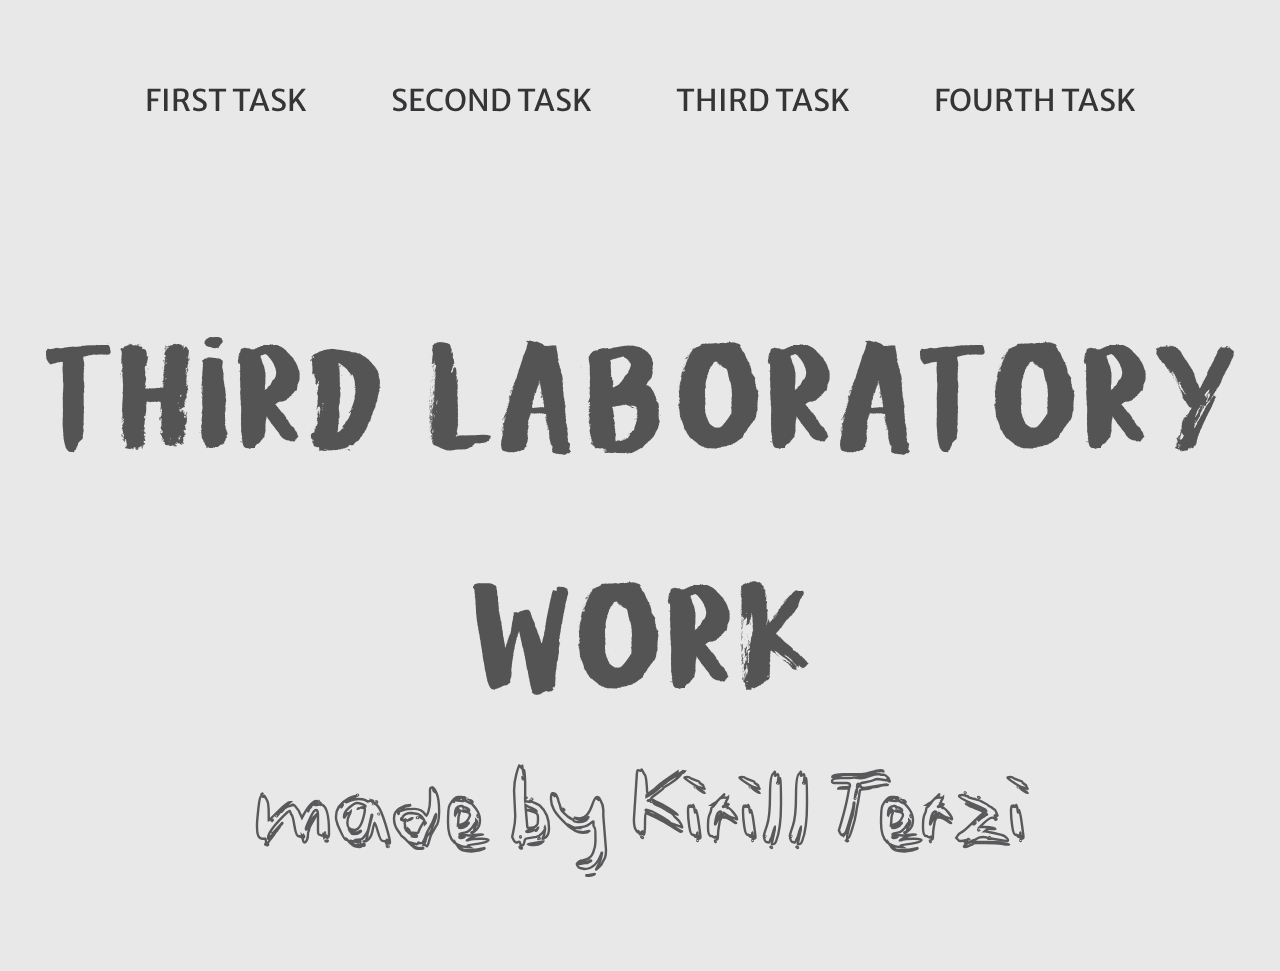
==== index.html @ a714e6f6 "Added website" ====
<!DOCTYPE html>
<html>
    <head>
        <meta charset="UTF-8">
        <link rel="stylesheet" href="style.css">
        <link rel="icon" href="images/home.png">
        <title>Home page</title>
    </head>

    <body>
        <main>
            <video src="video/haze_lowrez.mp4" autoplay loop muted id="myVideo"></video>
            <div class="nav-panel">
                <ul class="cl-effect-1">
                    <li><a href="pages/first_page.html">First task</a></li>
                    <li><a href="pages/second_page.html">Second task</a></li>
                    <li><a href="pages/third_page.html">Third task</a></li>
                    <li><a href="pages/fourth_page.html">Fourth task</a></li>
                </ul>
            </div>
            <div class="main-content">
                <div class="text">Third laboratory work</div>
                <div class="author">made by Kirill Terzi</div>
            </div>
        </main>
    </body>
</html>
---- style.css ----
@font-face { 
    font-family: 'Tropical Asian'; 
    src: url('fonts/TropicalAsian.woff') format('woff');
    font-weight: normal; 
    font-style: normal; 
}

@font-face { 
    font-family: 'Anak Cute'; 
    src: url('fonts/AnakCute.woff') format('woff');
    font-weight: normal; 
    font-style: normal; 
}

@font-face { 
    font-family: 'Merriweather'; 
    src: url('fonts/MerriweatherSans-Regular.woff') format('woff');
    font-weight: normal; 
    font-style: normal; 
}

html {
    animation: show 2s;
}

body {
    padding: 0;
    margin: 0;
    display: flex;
    justify-content: center;
    flex-direction: column;
    overflow: hidden;
    background: url("video/haze.mp4") center/cover no-repeat;
}

main {
    min-height: 100vh;
    background: rgba(26, 26, 29, 0.1);
}

.text {
    opacity: 0.8;
}

.main-content {
    padding: 80px 0;
    position: relative;
    display: flex;
    justify-content: center;
    flex-direction: column;
    align-items: center;
    text-align: center;
    font-size: 240px;
    opacity: 0.8;
    font-family: "Tropical Asian";
}

.author {
    font-size: 120px;
    font-family: "Anak Cute";
    cursor: default;
    -webkit-text-stroke-color: #353538;
    -webkit-text-fill-color: transparent;
    -webkit-text-stroke-width: 0.02em;
    background-clip: text;
    -webkit-background-clip: text;
    background-repeat: no-repeat;
    background-image: linear-gradient(
        135deg,
        #353538 0%,
        #353538 50%,
        transparent 50%);
    background-size: 0 100%;
    transition: background-size 0.5s cubic-bezier(0.785, 0.135, 0.15, 0.86);
    transition: 0.5s;
}


.text:hover, .author:hover {
    background-size: 230% 100%;
}

.nav-panel {
    display: flex;
    justify-content: center;
    align-content: center;
    height: 100px;
    padding: 50px 0;
}

#myVideo {
    position: fixed;
    right: 0;
    bottom: 0;
    min-width: 100%;
    min-height: 100%;
    width: auto;
    height: auto;
    z-index: -1;
}

.cl-effect-1 a::before,
.cl-effect-1 a::after {
	display: inline-block;
	opacity: 0;
	-webkit-transition: -webkit-transform 0.3s, opacity 0.2s;
	-moz-transition: -moz-transform 0.3s, opacity 0.2s;
	transition: transform 0.3s, opacity 0.2s;
}

.cl-effect-1 a::before {
	margin-right: 10px;
	content: '[';
	-webkit-transform: translateX(20px);
	-moz-transform: translateX(20px);
	transform: translateX(20px);
}

.cl-effect-1 a::after {
	margin-left: 10px;
	content: ']';
	-webkit-transform: translateX(-20px);
	-moz-transform: translateX(-20px);
	transform: translateX(-20px);
}

.cl-effect-1 a:hover::before,
.cl-effect-1 a:hover::after,
.cl-effect-1 a:focus::before,
.cl-effect-1 a:focus::after {
	opacity: 1;
	-webkit-transform: translateX(0px);
	-moz-transform: translateX(0px);
	transform: translateX(0px);
}

ul {
    list-style: none;
    display: flex;
    justify-content: center;
    align-items: center;
    margin: auto;
    padding: 0;
    font-family: "Merriweather";
}

li {
    margin: 0 20px;
    font-size: 30px;
}

li a {
    text-decoration: none;
    text-transform: uppercase;
    color:#353538;
}

@keyframes show {
    0% { 
        opacity: 0;
    }   100% { opacity: 1; }   }
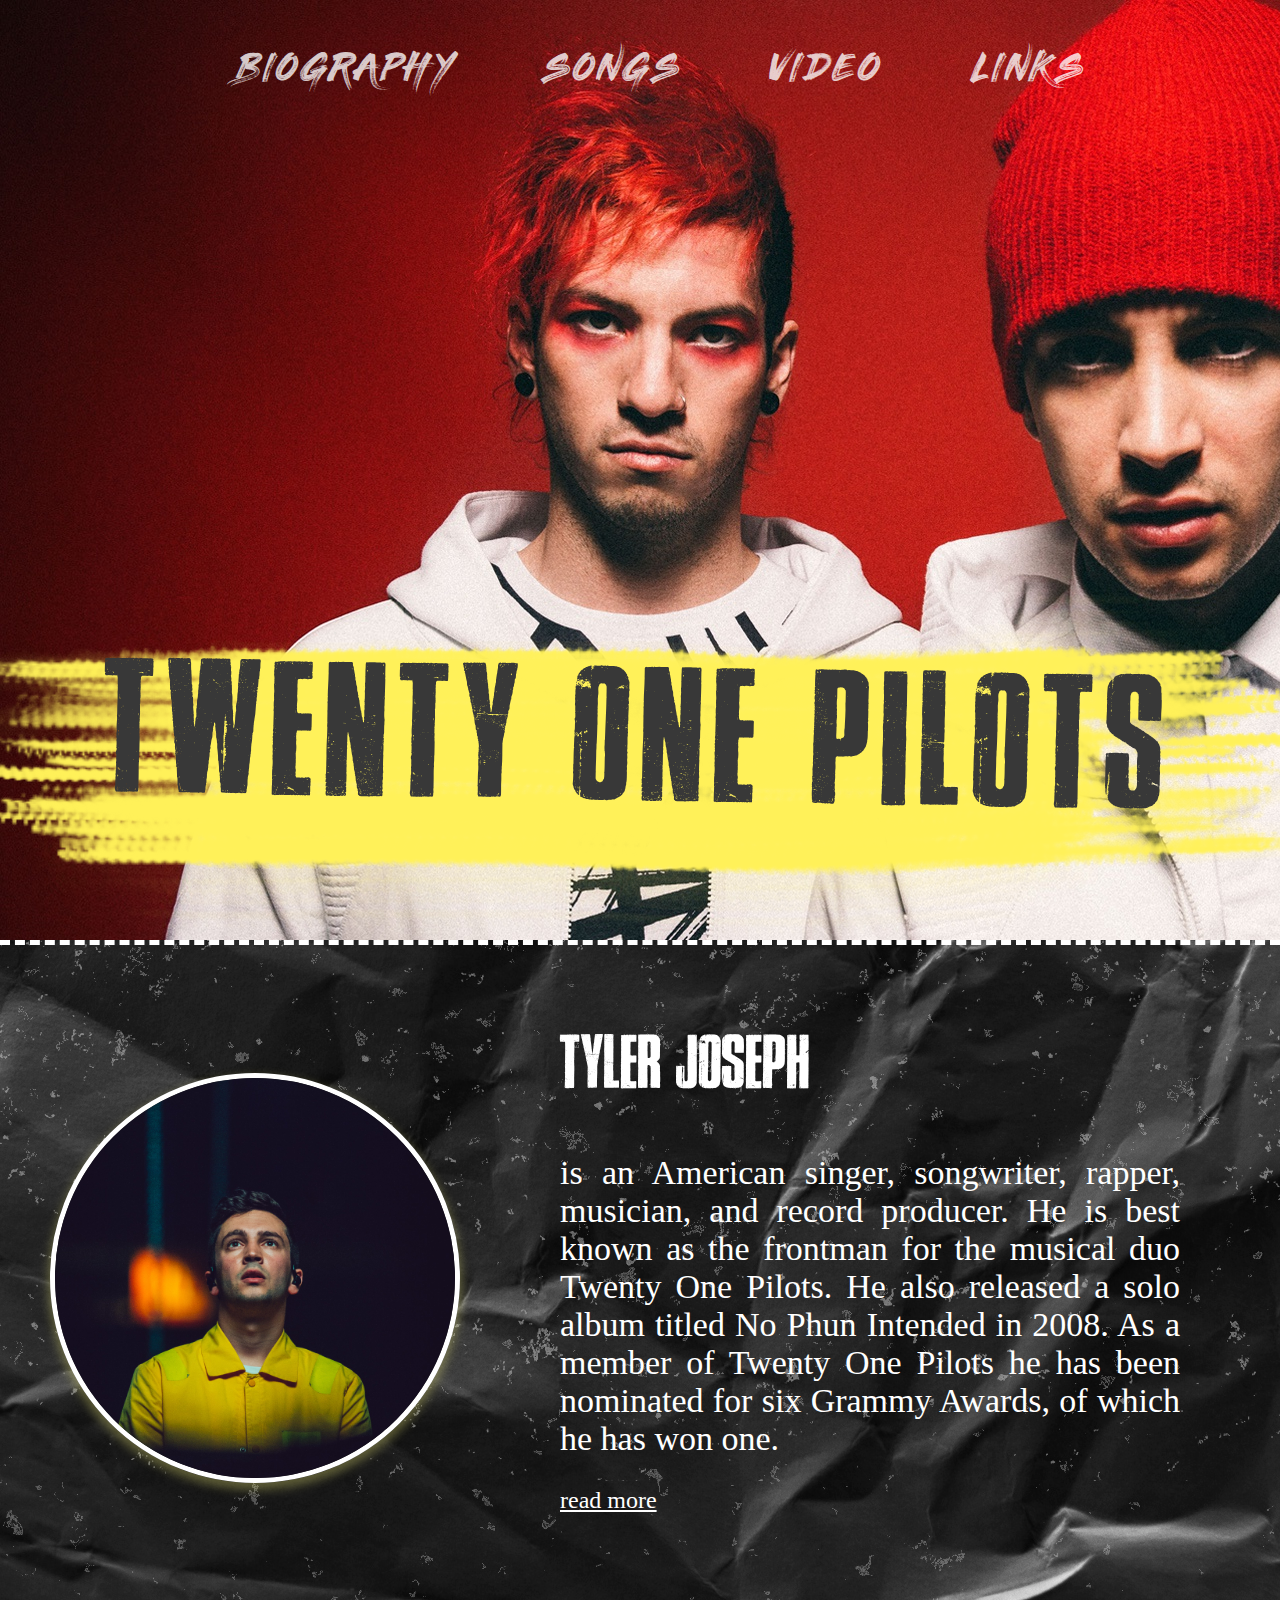
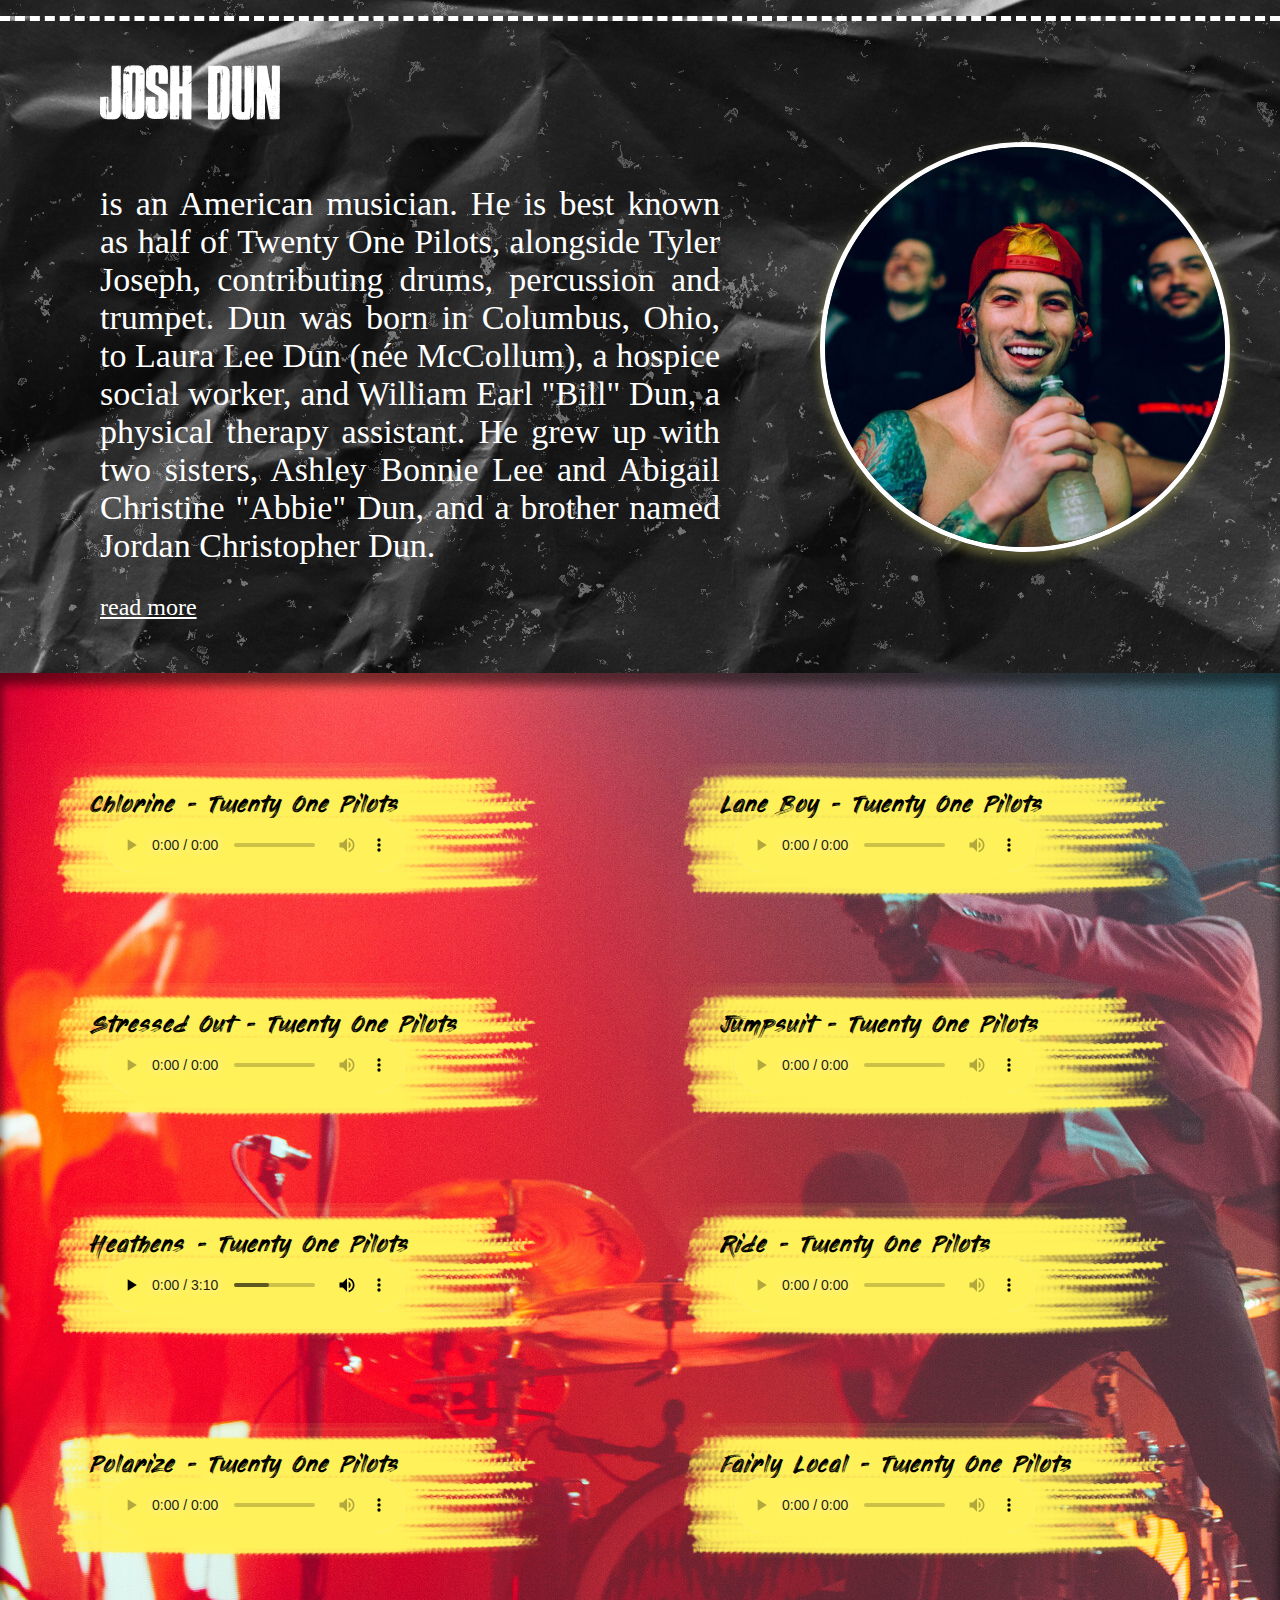
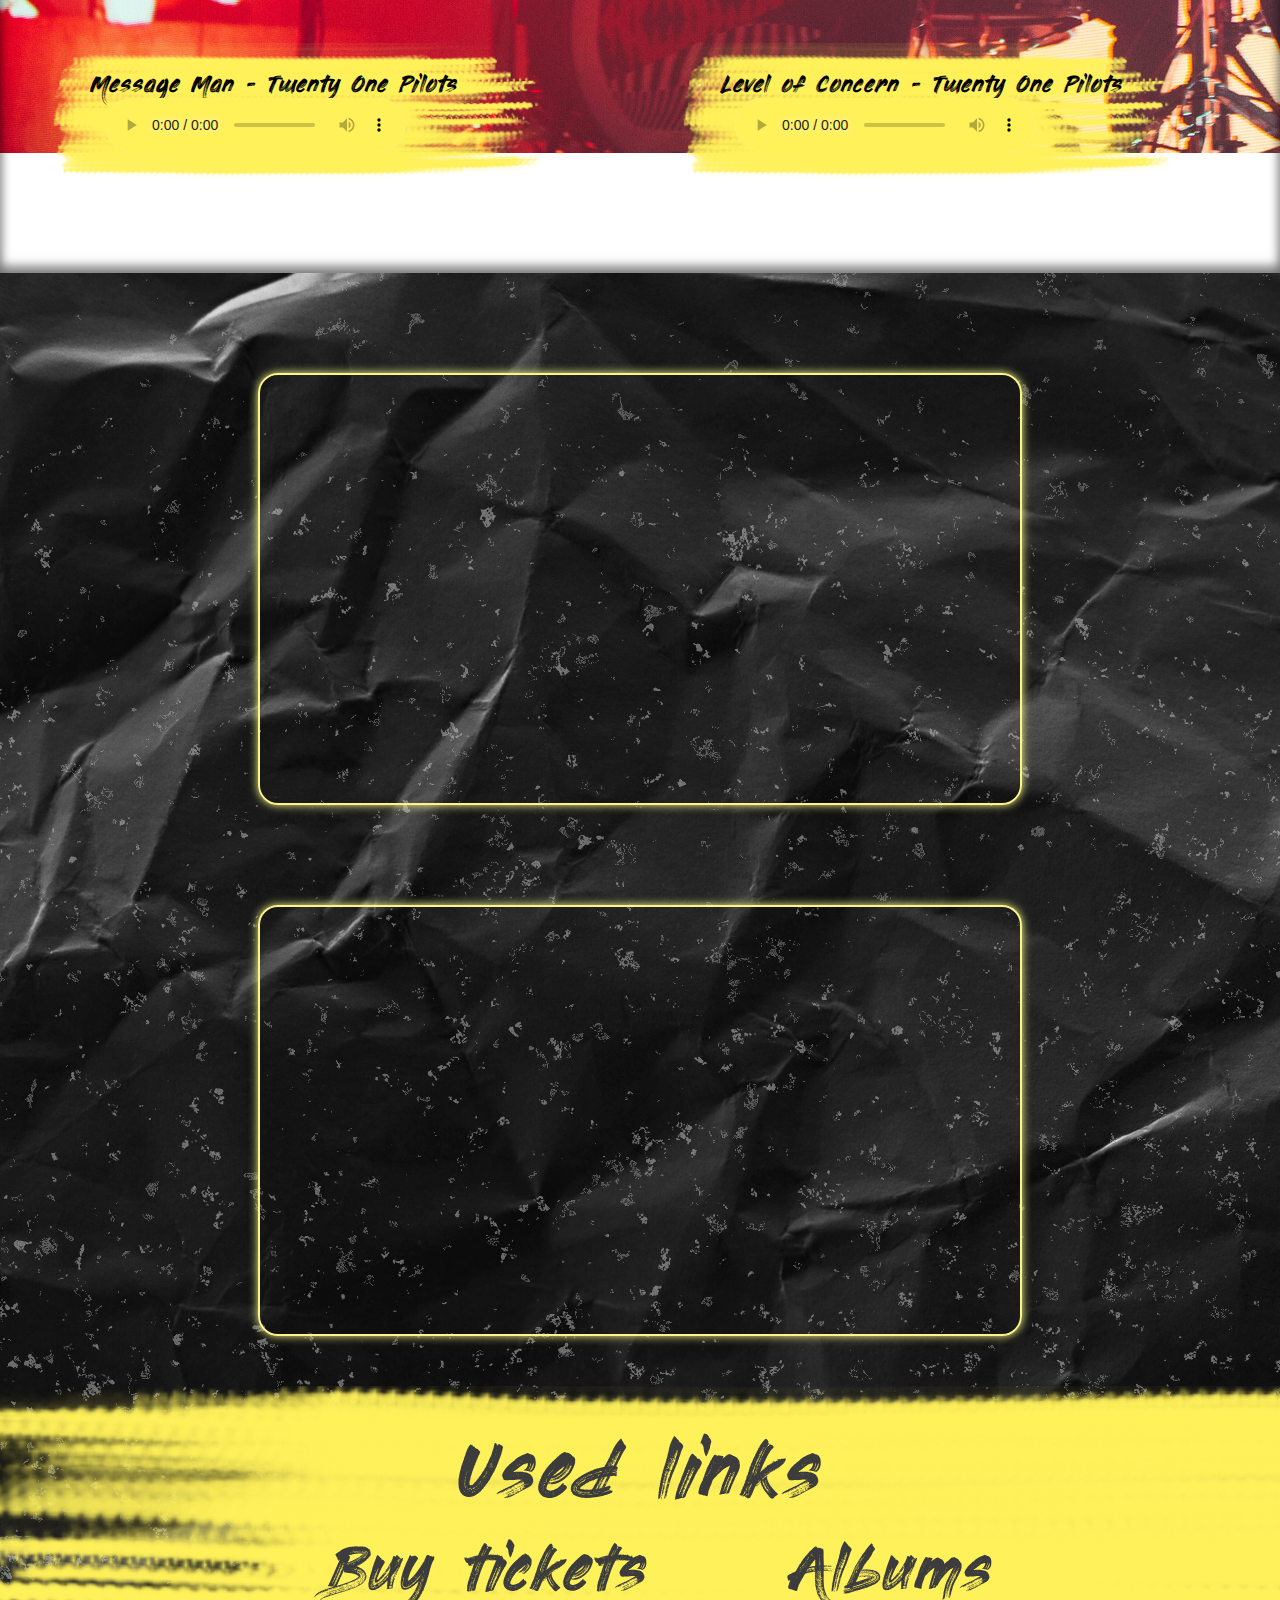
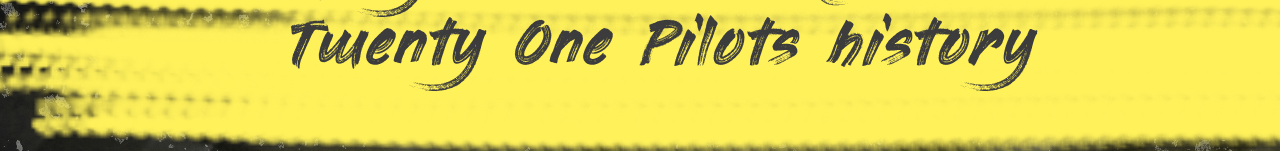
==== commit 79ab492f: "Modified directories" ====
--- a/index.html
+++ b/index.html
@@ -2,26 +2,160 @@
 <html>
     <head>
         <meta charset="UTF-8">
-        <link rel="stylesheet" href="style.css">
-        <link rel="icon" href="images/home.png">
-        <title>Home page</title>
+        <link rel="stylesheet" href="./styles/page3.css">
+        <link rel="icon" href="./images/twenty_one_pilots_icon.png">
+        <title>Third task</title>
     </head>
-
     <body>
+        <div class="to-up"></div>
         <main>
-            <video src="video/haze_lowrez.mp4" autoplay loop muted id="myVideo"></video>
-            <div class="nav-panel">
-                <ul class="cl-effect-1">
-                    <li><a href="pages/first_page.html">First task</a></li>
-                    <li><a href="pages/second_page.html">Second task</a></li>
-                    <li><a href="pages/third_page.html">Third task</a></li>
-                    <li><a href="pages/fourth_page.html">Fourth task</a></li>
-                </ul>
-            </div>
-            <div class="main-content">
-                <div class="text">Third laboratory work</div>
-                <div class="author">made by Kirill Terzi</div>
+            <header>
+                <div class="navPanel">
+                    <ul>
+                        <li><a href="#biography">Biography</a></li>
+                        <li><a href="#songs">Songs</a></li>
+                        <li><a href="#videos">Video</a></li>
+                        <li><a href="#links">Links</a></li>
+                    </ul>
+                </div>
+                <div class="banner">
+                    <div class="group_name">Twenty One Pilots</div>
+                    <div class="text_bg"><img src="./images/text_bg.png"></div>
+                </div>
+            </header>
+            <div class="main_container">
+                <div id="biography">
+                    <div class="tyler_bio">
+                        <div class="tyler_bio_img"><img src="./images/tyler_image.jpg" alt="Tyler Joseph" title="Tyler Joseph"></div>
+                        <div class="bio">
+                            <div class="name">Tyler Joseph</div>
+                            <div class="text">
+                                is an American singer, songwriter, rapper, musician, and record producer.
+                                He is best known as the frontman for the musical duo Twenty One Pilots.
+                                He also released a solo album titled No Phun Intended in 2008.
+                                As a member of Twenty One Pilots he has been nominated for six Grammy Awards, of which he has won one.
+                                <div class="more_info"><a href="https://en.wikipedia.org/wiki/Tyler_Joseph" target="_blank">read more</a></div>
+                            </div>
+                        </div>
+                    </div>
+                    <div class="josh_bio">
+                        <div class="bio">
+                            <div class="name">Josh Dun</div>
+                            <div class="text">
+                                is an American musician.
+                                He is best known as half of Twenty One Pilots, alongside Tyler Joseph, contributing drums, percussion and trumpet.
+                                Dun was born in Columbus, Ohio, to Laura Lee Dun (née McCollum), a hospice social worker, and William Earl "Bill" Dun, a physical therapy assistant.
+                                He grew up with two sisters, Ashley Bonnie Lee and Abigail Christine "Abbie" Dun, and a brother named Jordan Christopher Dun.
+                                <div class="more_info"><a href="https://en.wikipedia.org/wiki/Josh_Dun" target="_blank">read more</a></div>
+                            </div>
+                        </div>
+                        <div class="josh_bio_img"><img src="./images/josh_image.jpg" alt="Josh Dun" title="Josh Dun"></div>
+                    </div>
+                </div>
+                <div id="songs">
+                    <div class="song">
+                        <div class="cont">
+                            Chlorine - Twenty One Pilots
+                        </div>
+                        <audio class="audio" controls="controls">
+                            <source type="audio/mp3" src="./songs/twenty_one_pilots_chlorine.mp3">
+                        </audio>
+                    </div>
+                    <div class="song">
+                        <div class="cont">
+                            Lane Boy - Twenty One Pilots
+                        </div>
+                        <audio class="audio" controls="controls">
+                            <source type="audio/mp3" src="./songs/twenty_one_pilots_laneboy.mp3">
+                        </audio>
+                    </div>
+                    <div class="song">
+                        <div class="cont">
+                            Stressed Out - Twenty One Pilots
+                        </div>
+                        <audio class="audio" controls="controls">
+                            <source type="audio/mp3" src="./songs/twenty_one_pilots_stressed_out.mp3">
+                        </audio>
+                    </div>
+                    <div class="song">
+                        <div class="cont">
+                            Jumpsuit - Twenty One Pilots
+                        </div>
+                        <audio class="audio" controls="controls">
+                            <source type="audio/mp3" src="./songs/twenty_one_pilots_jumpsuit.mp3">
+                        </audio>
+                    </div>
+                    <div class="song">
+                        <div class="cont">
+                            Heathens - Twenty One Pilots
+                        </div>
+                        <audio class="audio" controls="controls">
+                            <source type="audio/mp3" src="./songs/twenty_one_pilots_heathens.mp3">
+                        </audio>
+                    </div>
+                    <div class="song">
+                        <div class="cont">
+                            Ride - Twenty One Pilots
+                        </div>
+                        <audio class="audio" controls="controls">
+                            <source type="audio/mp3" src="./songs/twenty_one_pilots_ride.mp3">
+                        </audio>
+                    </div>
+                    <div class="song">
+                        <div class="cont">
+                            Polarize - Twenty One Pilots
+                        </div>
+                        <audio class="audio" controls="controls">
+                            <source type="audio/mp3" src="./songs/twenty_one_pilots_polarize.mp3">
+                        </audio>
+                    </div>
+                    <div class="song">
+                        <div class="cont">
+                            Fairly Local - Twenty One Pilots
+                        </div>
+                        <audio class="audio" controls="controls">
+                            <source type="audio/mp3" src="./songs/twenty_one_pilots_fairly_local.mp3">
+                        </audio>
+                    </div>
+                    <div class="song">
+                        <div class="cont">
+                            Message Man - Twenty One Pilots
+                        </div>
+                        <audio class="audio" controls="controls">
+                            <source type="audio/mp3" src="./songs/twenty_one_pilots_message_man.mp3">
+                        </audio>
+                    </div>
+                    <div class="song">
+                        <div class="cont">
+                            Level of Concern - Twenty One Pilots
+                        </div>
+                        <audio class="audio" controls="controls">
+                            <source type="audio/mp3" src="./songs/twenty_one_pilots_level_of_concern.mp3">
+                        </audio>
+                    </div>
+                </div>
+                <div id="videos">
+                    <iframe class="video"
+                            src="https://www.youtube.com/embed/eJnQBXmZ7Ek"
+                            frameborder="0"
+                            allow="accelerometer; autoplay; clipboard-write; encrypted-media; gyroscope; picture-in-picture"
+                            allowfullscreen></iframe>
+                    <iframe class="video"
+                            src="https://www.youtube.com/embed/ywvRgGAd2XI"
+                            frameborder="0"
+                            allow="accelerometer; autoplay; clipboard-write; encrypted-media; gyroscope; picture-in-picture"
+                            allowfullscreen></iframe>
+                    <div id="links">
+                        <div class="title">Used links</div>
+                        <ul>
+                            <li><a href="https://www.twentyonepilots.com/#tourlist" target="_blank">Buy tickets</a></li>
+                            <li><a href="https://music.apple.com/ru/artist/twenty-one-pilots/349736311" target="_blank">Albums</a></li>
+                            <li><a href="https://en.wikipedia.org/wiki/Twenty_One_Pilots" target="_blank">Twenty One Pilots history</a></li>
+                        </ul>
+                    </div>
+                </div>
             </div>
         </main>
+        <script src="../scripts/script_page3.js"></script>
     </body>
 </html>--- a/styles/page3.css
+++ b/styles/page3.css
@@ -0,0 +1,373 @@
+@font-face {
+    font-family: "Choco";
+    src: url('../fonts/Choco.woff') format('woff');
+}
+
+@font-face { 
+    font-family: 'Merriweather'; 
+    src: url('../fonts/MerriweatherSans-Regular.woff') format('woff');
+}
+
+@font-face { 
+    font-family: 'Cross Town'; 
+    src: url('../fonts/CrossTown.woff') format('woff');
+}
+
+body {
+    margin: 0;
+    padding: 0;
+    overflow-y: scroll;
+}
+
+::-webkit-scrollbar {
+    width: 0;
+}
+
+main {
+    min-width: 100vh;
+    min-height: 100vw;
+    width: 100%;
+    height: 100%;
+    display: flex;
+    justify-content: center;
+    align-items: center;
+    flex-direction: column;
+}
+
+.to-up {
+    position: fixed;
+    width: 128px;
+    height: 128px;
+    bottom: 28px;
+    right: 28px;
+    z-index: 22;
+    cursor: pointer;
+    background: url('../images/top_button.png') no-repeat;
+    transition: 1s ease;
+    visibility: hidden;
+	opacity: 0;
+    transition: all .3s ease-in-out;
+}
+
+.show {
+    opacity: 1;
+    visibility: visible;
+    right: calc(2%);
+}
+
+header {
+    min-width: 100vh;
+    min-height: 100vh;
+    width: 100%;
+    height: 100%;
+    display: flex;
+    justify-content: center;
+    align-content: center;
+    flex-direction: column;
+    background: url('../images/twenty_one_pilots.jpg');
+}
+
+header ul {
+    list-style: none;
+    display: flex;
+    justify-content: center;
+    align-items: center;
+    flex-wrap: wrap;
+    animation: fade-in 1s ease;
+}
+
+header .banner {
+    display: flex;
+    justify-content: center;
+    width: 100%;
+    position: relative;
+    height: 50rem;
+    align-items: flex-end;
+    overflow: hidden;
+    animation: fade-in 1s ease;
+}
+
+.group_name  {
+    color: #383838;
+    font-family: "Cross Town";
+    font-size: 160px;
+    letter-spacing: 10px;
+    position: absolute;
+    transform: rotateZ(1deg);
+    z-index: 1;
+    margin: auto;
+    bottom: 100px;
+    cursor: default;
+}
+
+.text_bg {
+    position: absolute;
+    z-index: 0;
+    margin: auto;
+}
+
+header a {
+    text-decoration: none;
+    display: inline-block;
+    padding: 5px 10px;
+    letter-spacing: 1px;
+    margin: 0 20px;
+    font-size: 40px;
+    font-family: 'Choco', cursive;
+    transition: .3s ease-in-out;
+    color: rgba(255, 255, 255, 0.8);
+ }
+ 
+.navPanel {
+    width: 100%;
+    top: 0;
+    left: 0;
+    margin: 25px auto;
+}
+
+.navPanel ul li {
+    color: #34495e;
+    line-height: 1.2;
+    position: relative;
+    padding: 0 14px;
+    text-transform: uppercase;
+    transition: 0.5s;
+}
+
+.navPanel ul li a:hover {
+    /*color: rgb(252, 92, 92);*/
+    color: #FFF15A;
+    transform: scale(1.01) translateY(-5px);
+    transition: 0.5s ease-out;
+}
+
+.main_container {
+    display: flex;
+    justify-content: center;
+    align-items: center;
+    flex-direction: column;
+}
+
+.tyler_bio {
+    position: relative;
+    width: 100%;
+    height: 100%;
+    display: flex;
+    justify-content: center;
+    align-items: center;
+    color: white;
+    padding: 50px 0;
+}
+
+.tyler_bio::before {
+    content: '';
+    position: absolute;
+    width: 100%;
+    height: 100%;
+    background: url('../images/black_paper.jpg');
+    transform: rotateZ(180deg);
+    border-bottom: #fff 5px dashed;
+    box-sizing: border-box;
+    z-index: -1;
+}
+
+.tyler_bio .bio {
+    margin: 50px;
+}
+
+.tyler_bio .bio .name {
+    font-family: "Cross Town";
+    font-size: 64px;
+    margin-bottom: 50px;
+}
+
+.tyler_bio .bio .text {
+    font-family: "Century Gothic";
+    font-size: 34px;
+    text-align: justify;
+    margin-right: 50px;
+}
+
+.tyler_bio_img img{
+    display: flex;
+    width: 400px;
+    height: 400px;
+    border-radius: 50%;
+    margin: 50px;
+    border: #fff 5px solid;
+    box-shadow: 0px 5px 10px 2px rgba(255, 253, 127, 0.3);
+}
+
+.josh_bio {
+    width: 100%;
+    height: 100%;
+    display: flex;
+    justify-content: right;
+    align-items: center;
+    color: #fff;
+    border-top: white 5px dashed;
+    background: url('../images/black_paper.jpg');
+    box-shadow: 0px 8px 5px -5px transparent inset;
+}
+
+.josh_bio .bio {
+    margin: 50px;
+}
+
+.josh_bio .bio .name {
+    font-family: "Cross Town";
+    font-size: 64px;
+    margin-bottom: 50px;
+    margin-left: 50px;
+}
+
+.josh_bio .bio .text {
+    font-family: "Century Gothic";
+    font-size: 34px;
+    text-align: justify;
+    margin-left: 50px;
+}
+
+.josh_bio_img {
+    margin: 50px;
+}
+
+.josh_bio_img img {
+    display: flex;
+    margin: 50px;
+    width: 400px;
+    height: 400px;
+    border-radius: 50%;
+    margin: 50px auto;
+    border: #fff 5px solid;
+    box-shadow: 0px 5px 10px 2px rgba(255, 253, 127, 0.3);
+}
+
+.more_info {
+    margin-top: 20px;
+}
+
+.more_info a{
+    text-decoration: none;
+    font-size: 24px;
+    color: #fff;
+    text-decoration: underline;
+}
+
+#songs {
+    position: relative;
+    width: 100%;
+    height: 100%;
+    display: flex;
+    justify-content: center;
+    align-items: center;
+    flex-wrap: wrap;
+    padding: 50px 0;
+    background: url('../images/twenty_one_pilots_concert.jpg') no-repeat;
+    box-shadow: 0px 10px 10px 2px rgba(0, 0, 0, 0.5) inset;
+    overflow: hidden;
+    box-sizing: border-box;
+}
+
+/* Audio Player Styles */
+.cont {
+    font-family: "Choco";
+    font-size: 24px;
+    margin: 0 40px;
+}
+
+.song {
+    width: 550px;
+    height: 140px;
+    margin: 40px;
+    display: flex;
+    justify-content: center;
+    align-items: left;
+    flex-direction: column;
+    background: url('../images/track_bg.png') no-repeat;
+}
+
+.audio {
+    margin: 0 55px;
+    outline: none;
+}
+
+audio::-webkit-media-controls-panel{
+    background: #FFF159;
+}
+
+#videos {
+    position: relative;
+    width: 100%;
+    height: 100%;
+    display: flex;
+    justify-content: center;
+    align-items: center;
+    flex-wrap: wrap;
+    padding-top: 50px;
+    background: url('../images/black_paper.jpg');
+    box-shadow: 0px -5px 10px 2px rgba(0, 0, 0, 0.5);
+}
+
+#videos .video {
+    width: 760px;
+    height: 427.5px;
+    margin: 50px;
+    border-radius: 20px;
+    border: rgb(255, 243, 136) 2px solid;
+    box-shadow: 0 0 10px 0 rgb(247, 255, 139);
+}
+
+#links {
+    width: 100%;
+    height: 365px;
+    display: flex;
+    justify-content: center;
+    align-items: center;
+    flex-direction: column;
+    background: url('../images/links_bg.png');
+}
+
+#links .title {
+    font-size: 80px;
+    font-family: 'Choco';
+    color: rgb(60, 60, 60);
+}
+
+#links ul {
+    margin-top: 20px;
+    list-style: none;
+    display: flex;
+    justify-content: center;
+    align-items: center;
+    flex-wrap: wrap;
+}
+
+#links a {
+    text-decoration: none;
+    display: inline-block;
+    padding: 5px 50px;
+    margin: 0 20px;
+    font-size: 64px;
+    font-family: 'Choco';
+    transition: .3s ease-in-out;
+    color: rgb(60, 60, 60);
+}
+
+#links a:hover {
+    /*color: rgb(252, 92, 92);*/
+    color: #A81817;
+    transform: scale(1.01) translateY(-5px);
+    transition: 0.5s ease-out;
+}
+
+@keyframes fade-in {
+    0% {
+        opacity: 0;
+        transform: translateY(20px);
+    }
+    100% {
+        transform: translateY(0);
+        opacity: 1;
+    }
+}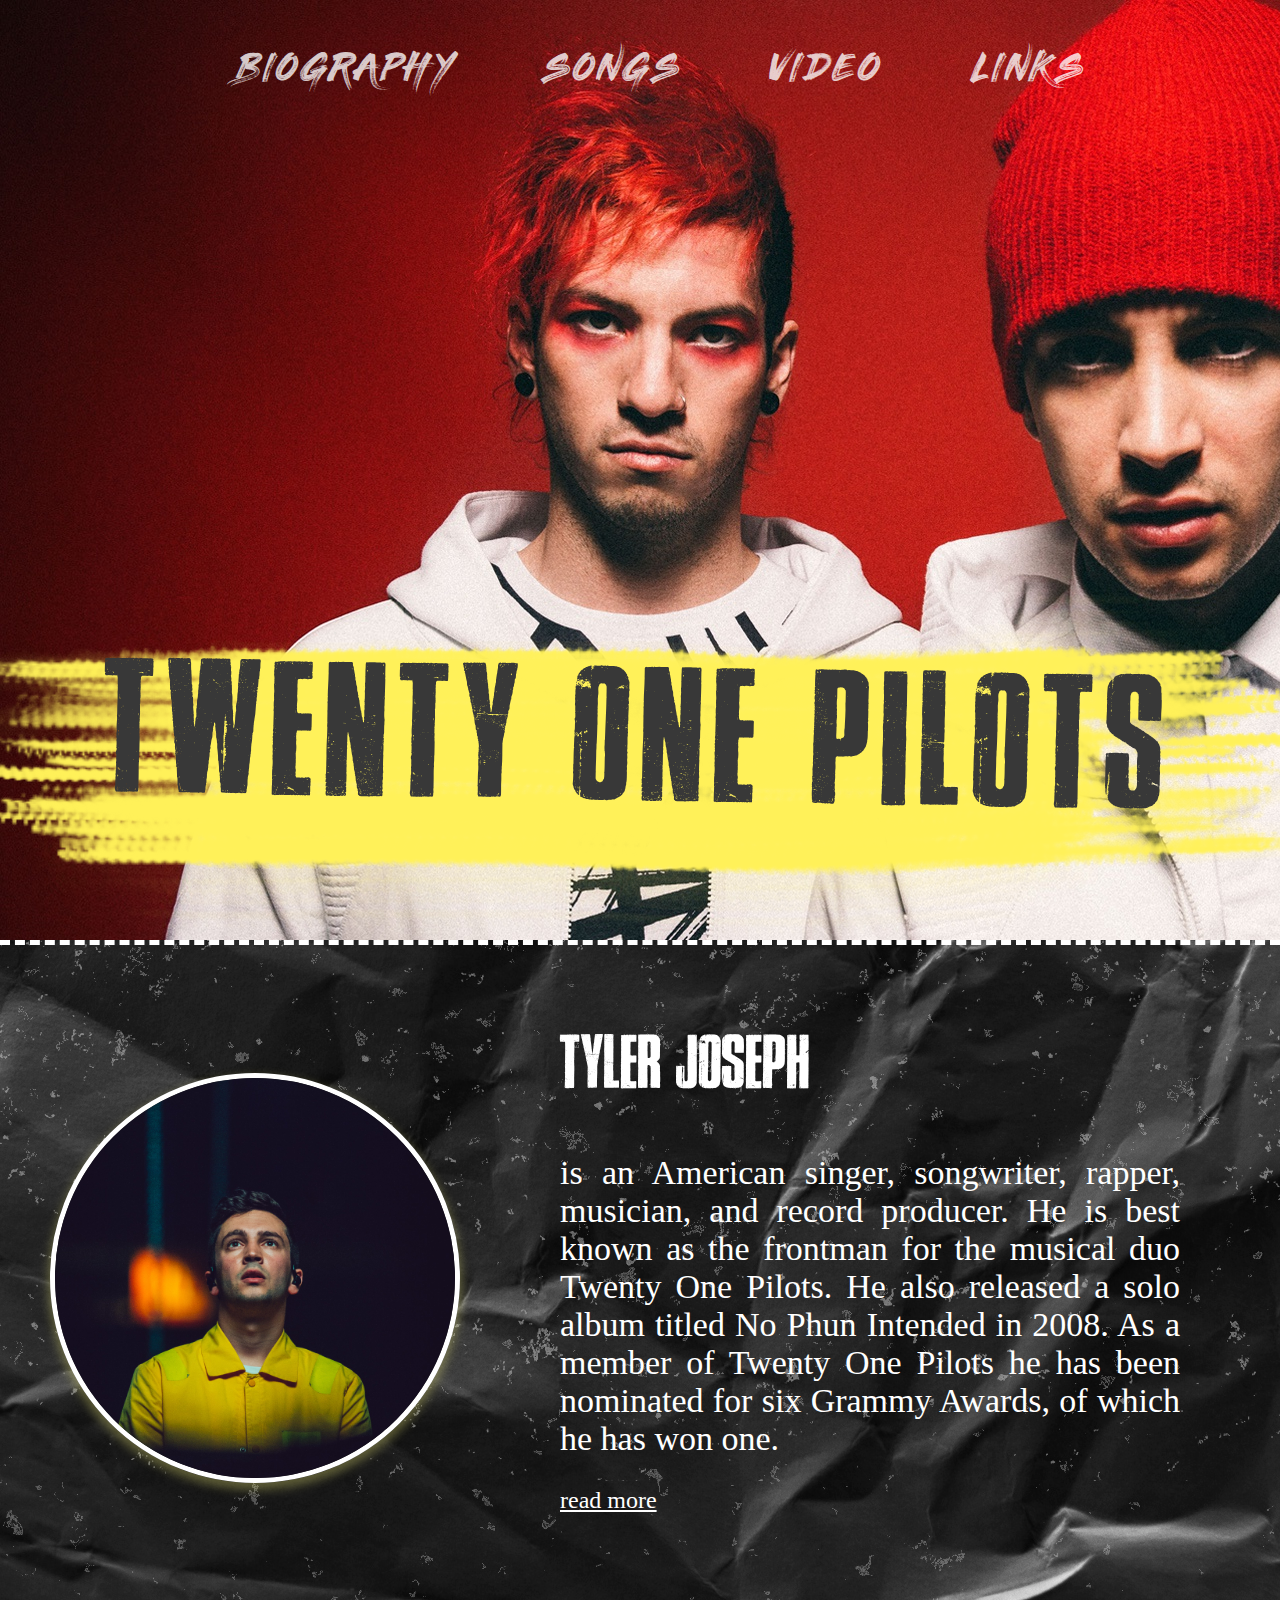
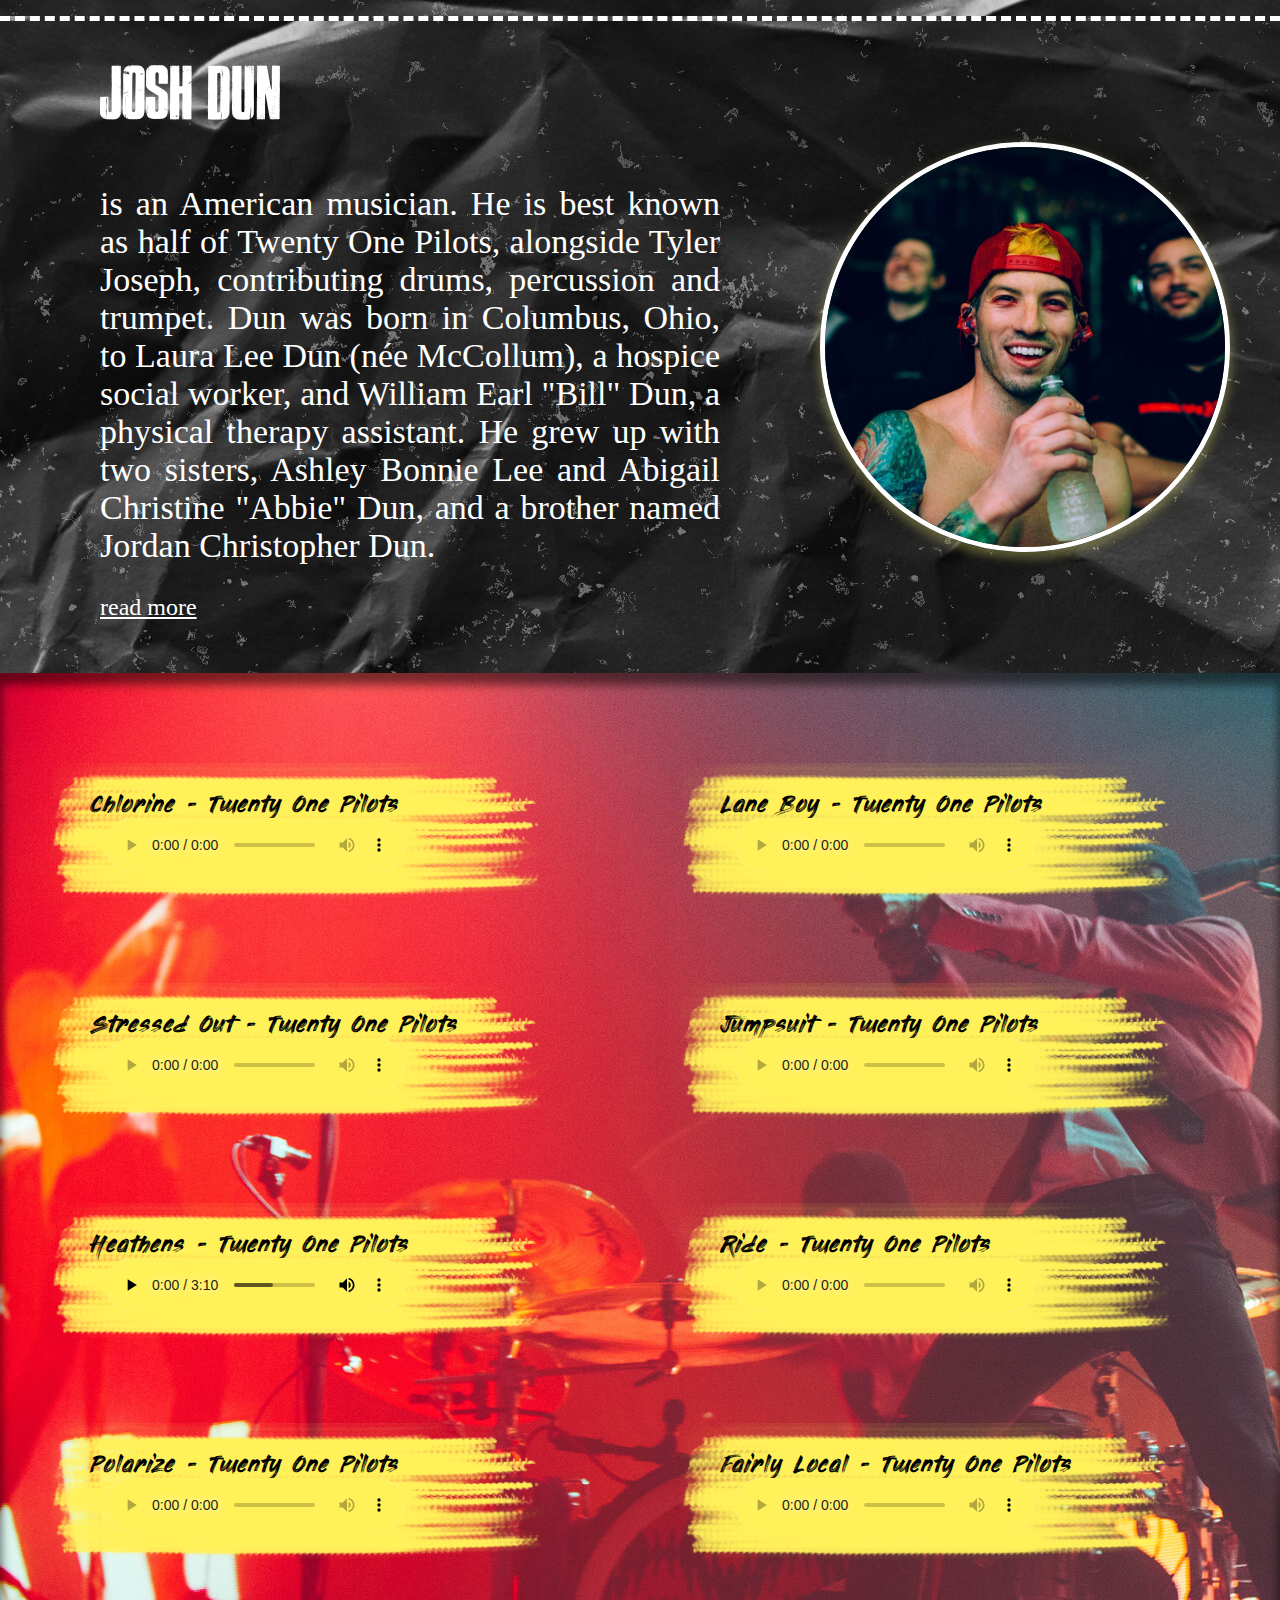
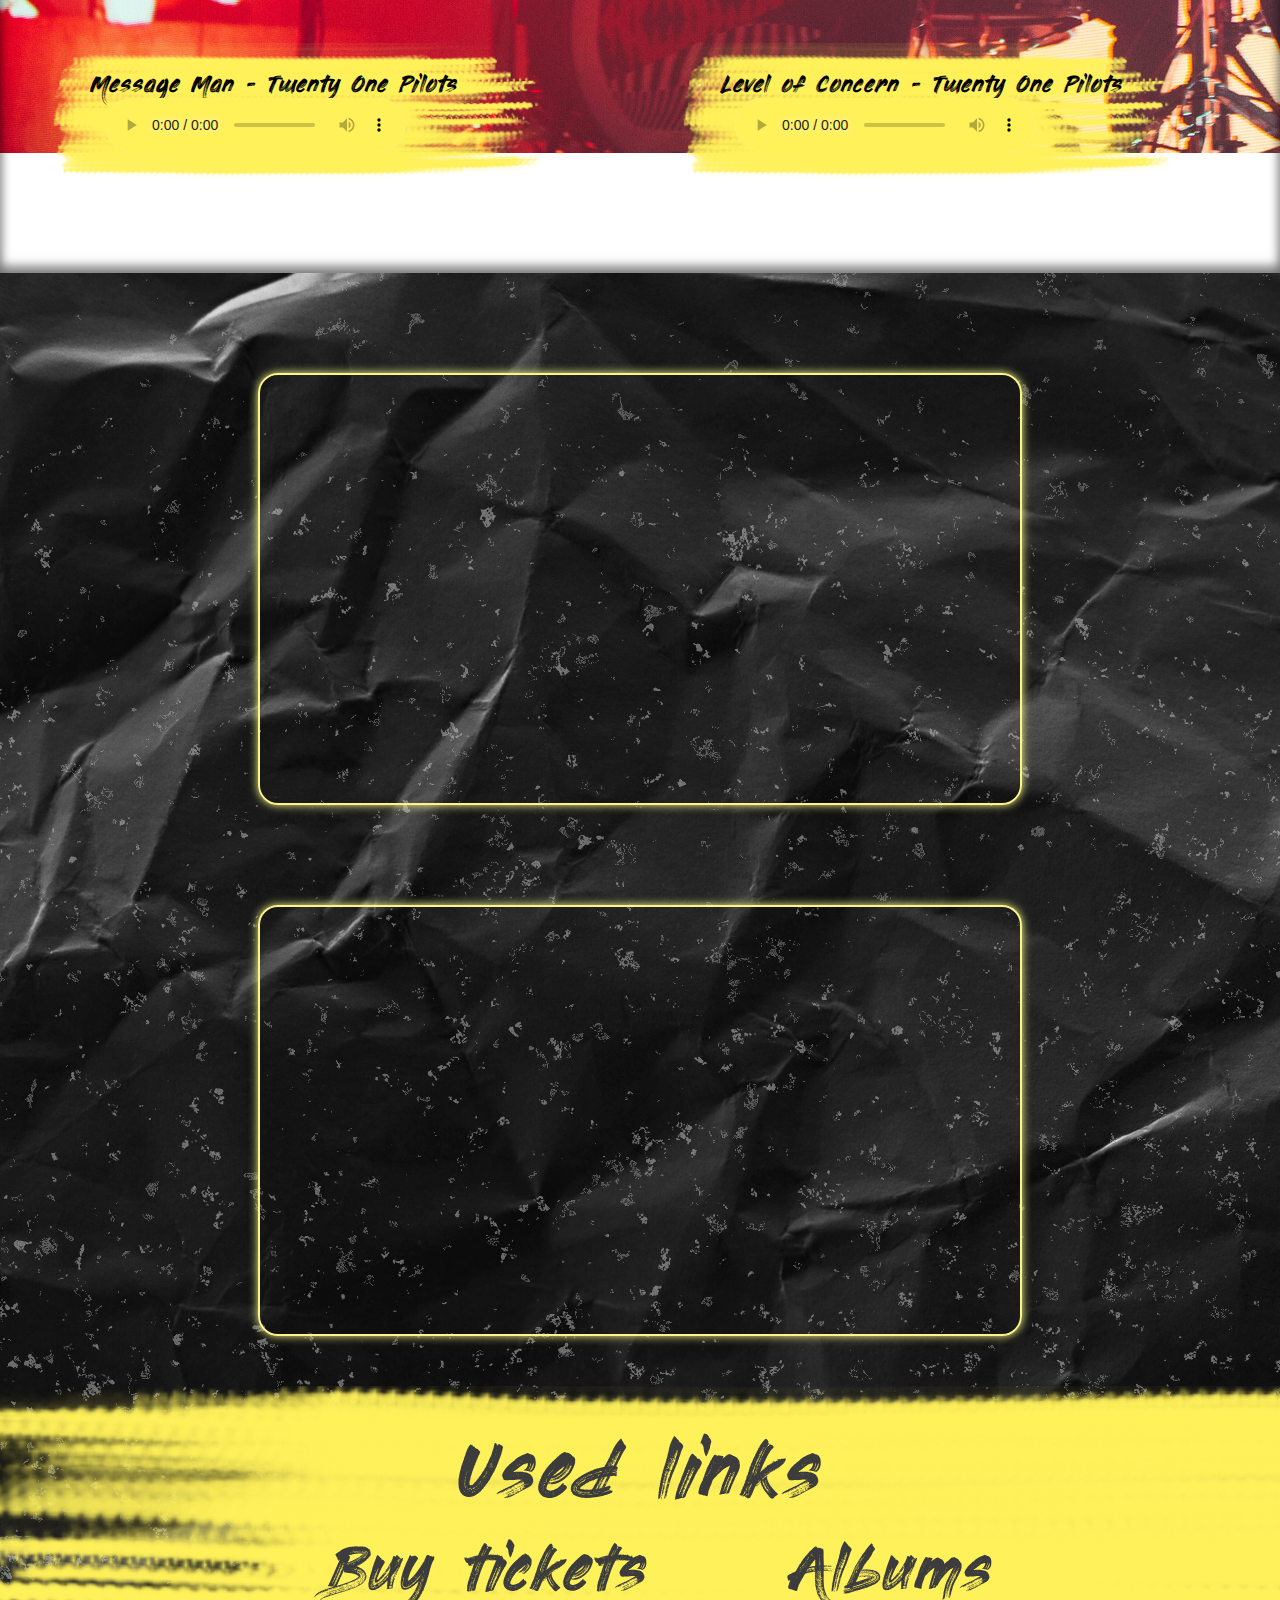
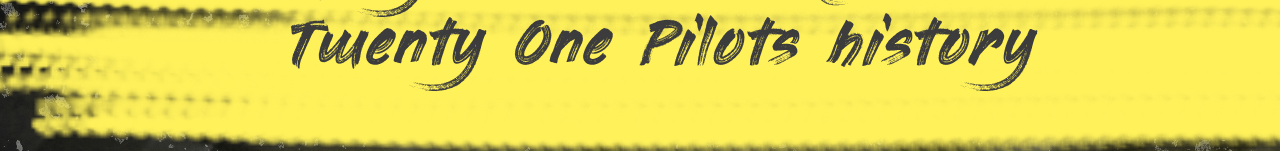
==== commit 9c28c097: "Update index.html" ====
--- a/index.html
+++ b/index.html
@@ -4,7 +4,7 @@
         <meta charset="UTF-8">
         <link rel="stylesheet" href="./styles/page3.css">
         <link rel="icon" href="./images/twenty_one_pilots_icon.png">
-        <title>Third task</title>
+        <title>Twenty One Pilots</title>
     </head>
     <body>
         <div class="to-up"></div>
@@ -158,4 +158,4 @@
         </main>
         <script src="../scripts/script_page3.js"></script>
     </body>
-</html>+</html>
